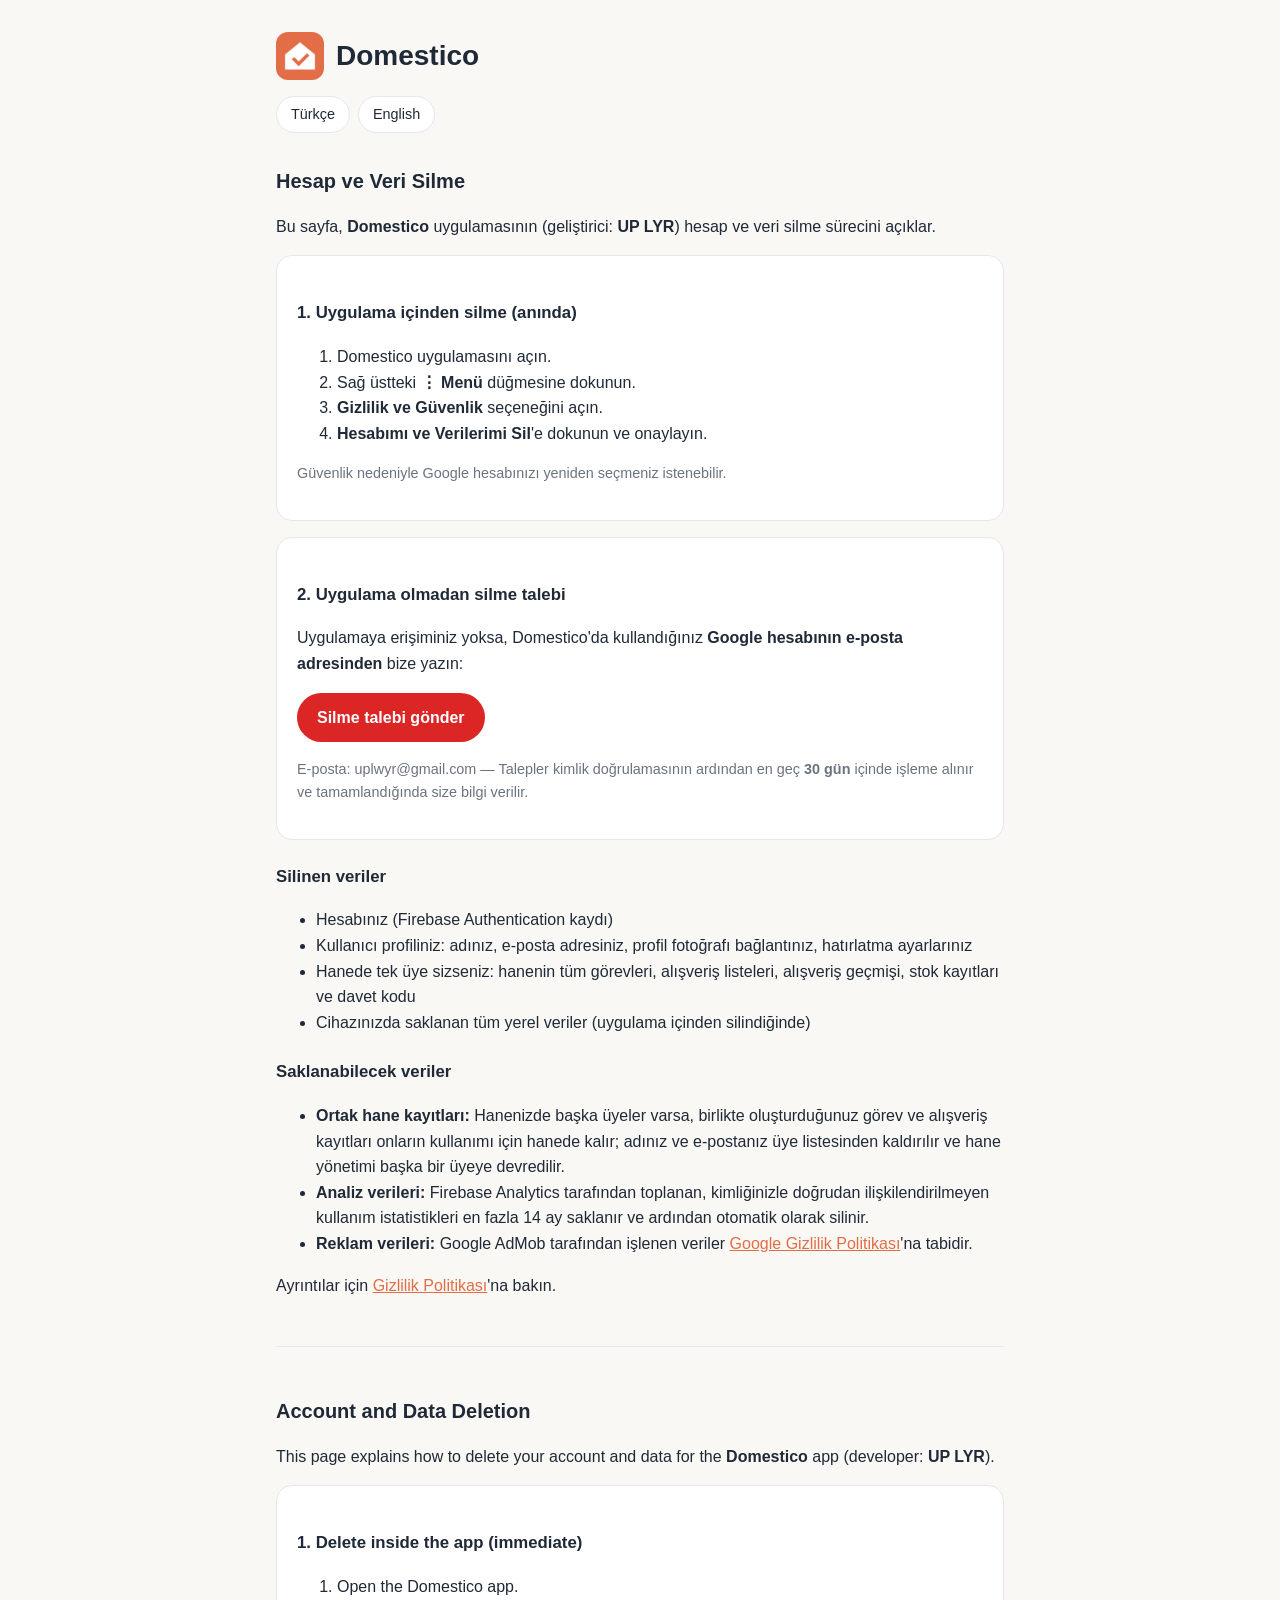
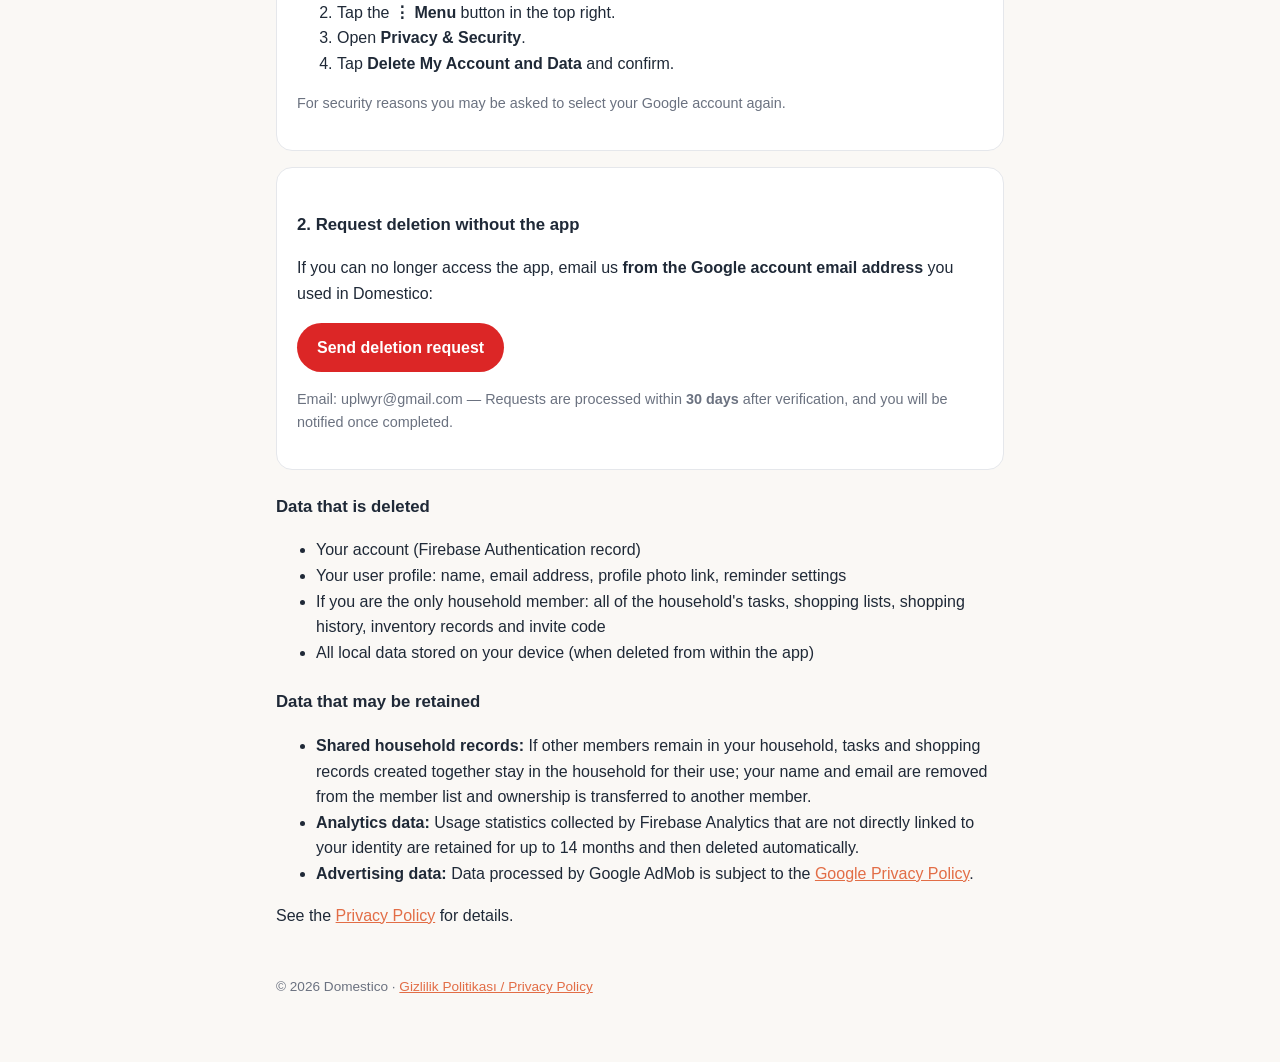
==== delete-account.html @ 37721aec "Add files via upload" ====
<!doctype html>
<html lang="tr">
<head>
  <meta charset="utf-8">
  <meta name="viewport" content="width=device-width, initial-scale=1">
  <title>Domestico – Hesap Silme / Account Deletion</title>
  <meta name="description" content="Domestico hesabınızı ve verilerinizi nasıl silebileceğiniz. How to delete your Domestico account and data.">
  <link rel="stylesheet" href="style.css">
  <link rel="icon" href="logo.png">
</head>
<body>
<main>
  <header>
    <img src="logo.png" alt="Domestico">
    <h1>Domestico</h1>
  </header>

  <nav class="lang-switch">
    <a href="#tr">Türkçe</a>
    <a href="#en">English</a>
  </nav>

  <!-- ========================= TÜRKÇE ========================= -->
  <section id="tr" lang="tr">
    <h2>Hesap ve Veri Silme</h2>
    <p>Bu sayfa, <strong>Domestico</strong> uygulamasının (geliştirici: <strong>UP LYR</strong>) hesap ve veri silme sürecini açıklar.</p>

    <div class="card">
      <h3>1. Uygulama içinden silme (anında)</h3>
      <ol>
        <li>Domestico uygulamasını açın.</li>
        <li>Sağ üstteki <strong>⋮ Menü</strong> düğmesine dokunun.</li>
        <li><strong>Gizlilik ve Güvenlik</strong> seçeneğini açın.</li>
        <li><strong>Hesabımı ve Verilerimi Sil</strong>'e dokunun ve onaylayın.</li>
      </ol>
      <p class="muted">Güvenlik nedeniyle Google hesabınızı yeniden seçmeniz istenebilir.</p>
    </div>

    <div class="card">
      <h3>2. Uygulama olmadan silme talebi</h3>
      <p>Uygulamaya erişiminiz yoksa, Domestico'da kullandığınız <strong>Google hesabının e-posta adresinden</strong> bize yazın:</p>
      <p><a class="button" href="mailto:uplwyr@gmail.com?subject=Domestico%20hesap%20silme%20talebi&amp;body=Domestico%20hesab%C4%B1m%C4%B1n%20ve%20t%C3%BCm%20verilerimin%20silinmesini%20talep%20ediyorum.%0A%0AGoogle%20hesab%C4%B1%20e-postas%C4%B1%3A%20">Silme talebi gönder</a></p>
      <p class="muted">E-posta: uplwyr@gmail.com — Talepler kimlik doğrulamasının ardından en geç <strong>30 gün</strong> içinde işleme alınır ve tamamlandığında size bilgi verilir.</p>
    </div>

    <h3>Silinen veriler</h3>
    <ul>
      <li>Hesabınız (Firebase Authentication kaydı)</li>
      <li>Kullanıcı profiliniz: adınız, e-posta adresiniz, profil fotoğrafı bağlantınız, hatırlatma ayarlarınız</li>
      <li>Hanede tek üye sizseniz: hanenin tüm görevleri, alışveriş listeleri, alışveriş geçmişi, stok kayıtları ve davet kodu</li>
      <li>Cihazınızda saklanan tüm yerel veriler (uygulama içinden silindiğinde)</li>
    </ul>

    <h3>Saklanabilecek veriler</h3>
    <ul>
      <li><strong>Ortak hane kayıtları:</strong> Hanenizde başka üyeler varsa, birlikte oluşturduğunuz görev ve alışveriş kayıtları onların kullanımı için hanede kalır; adınız ve e-postanız üye listesinden kaldırılır ve hane yönetimi başka bir üyeye devredilir.</li>
      <li><strong>Analiz verileri:</strong> Firebase Analytics tarafından toplanan, kimliğinizle doğrudan ilişkilendirilmeyen kullanım istatistikleri en fazla 14 ay saklanır ve ardından otomatik olarak silinir.</li>
      <li><strong>Reklam verileri:</strong> Google AdMob tarafından işlenen veriler <a href="https://policies.google.com/privacy">Google Gizlilik Politikası</a>'na tabidir.</li>
    </ul>

    <p>Ayrıntılar için <a href="./">Gizlilik Politikası</a>'na bakın.</p>
  </section>

  <hr>

  <!-- ========================= ENGLISH ========================= -->
  <section id="en" lang="en">
    <h2>Account and Data Deletion</h2>
    <p>This page explains how to delete your account and data for the <strong>Domestico</strong> app (developer: <strong>UP LYR</strong>).</p>

    <div class="card">
      <h3>1. Delete inside the app (immediate)</h3>
      <ol>
        <li>Open the Domestico app.</li>
        <li>Tap the <strong>⋮ Menu</strong> button in the top right.</li>
        <li>Open <strong>Privacy &amp; Security</strong>.</li>
        <li>Tap <strong>Delete My Account and Data</strong> and confirm.</li>
      </ol>
      <p class="muted">For security reasons you may be asked to select your Google account again.</p>
    </div>

    <div class="card">
      <h3>2. Request deletion without the app</h3>
      <p>If you can no longer access the app, email us <strong>from the Google account email address</strong> you used in Domestico:</p>
      <p><a class="button" href="mailto:uplwyr@gmail.com?subject=Domestico%20account%20deletion%20request&amp;body=I%20request%20deletion%20of%20my%20Domestico%20account%20and%20all%20associated%20data.%0A%0AGoogle%20account%20email%3A%20">Send deletion request</a></p>
      <p class="muted">Email: uplwyr@gmail.com — Requests are processed within <strong>30 days</strong> after verification, and you will be notified once completed.</p>
    </div>

    <h3>Data that is deleted</h3>
    <ul>
      <li>Your account (Firebase Authentication record)</li>
      <li>Your user profile: name, email address, profile photo link, reminder settings</li>
      <li>If you are the only household member: all of the household's tasks, shopping lists, shopping history, inventory records and invite code</li>
      <li>All local data stored on your device (when deleted from within the app)</li>
    </ul>

    <h3>Data that may be retained</h3>
    <ul>
      <li><strong>Shared household records:</strong> If other members remain in your household, tasks and shopping records created together stay in the household for their use; your name and email are removed from the member list and ownership is transferred to another member.</li>
      <li><strong>Analytics data:</strong> Usage statistics collected by Firebase Analytics that are not directly linked to your identity are retained for up to 14 months and then deleted automatically.</li>
      <li><strong>Advertising data:</strong> Data processed by Google AdMob is subject to the <a href="https://policies.google.com/privacy">Google Privacy Policy</a>.</li>
    </ul>

    <p>See the <a href="./">Privacy Policy</a> for details.</p>
  </section>

  <footer>© 2026 Domestico · <a href="./">Gizlilik Politikası / Privacy Policy</a></footer>
</main>
</body>
</html>
---- style.css ----
:root {
  --bg: #faf8f5;
  --surface: #ffffff;
  --text: #1f2937;
  --muted: #6b7280;
  --border: #e5e7eb;
  --accent: #e26d46;
  --danger: #dc2626;
}

@media (prefers-color-scheme: dark) {
  :root {
    --bg: #111315;
    --surface: #1a1d20;
    --text: #e5e7eb;
    --muted: #9ca3af;
    --border: #2d3238;
    --accent: #f08a66;
    --danger: #f87171;
  }
}

* { box-sizing: border-box; }

body {
  margin: 0;
  background: var(--bg);
  color: var(--text);
  font-family: -apple-system, BlinkMacSystemFont, "Segoe UI", Roboto, Helvetica, Arial, sans-serif;
  line-height: 1.6;
}

main {
  max-width: 760px;
  margin: 0 auto;
  padding: 32px 16px 64px;
}

header {
  display: flex;
  align-items: center;
  gap: 12px;
  margin-bottom: 8px;
}

header img {
  width: 48px;
  height: 48px;
  border-radius: 12px;
}

h1 { font-size: 1.75rem; margin: 0; }
h2 { font-size: 1.25rem; margin-top: 2rem; }
h3 { font-size: 1.05rem; margin-top: 1.5rem; }

a { color: var(--accent); }

.lang-switch {
  margin: 16px 0 24px;
  display: flex;
  gap: 8px;
}

.lang-switch a {
  padding: 6px 14px;
  border: 1px solid var(--border);
  border-radius: 999px;
  text-decoration: none;
  color: var(--text);
  background: var(--surface);
  font-size: 0.9rem;
}

.card {
  background: var(--surface);
  border: 1px solid var(--border);
  border-radius: 16px;
  padding: 20px;
  margin: 16px 0;
}

.button {
  display: inline-block;
  background: var(--danger);
  color: #fff;
  padding: 12px 20px;
  border-radius: 999px;
  text-decoration: none;
  font-weight: 600;
}

.muted { color: var(--muted); font-size: 0.9rem; }

hr {
  border: none;
  border-top: 1px solid var(--border);
  margin: 48px 0;
}

table {
  width: 100%;
  border-collapse: collapse;
  font-size: 0.95rem;
}

th, td {
  text-align: left;
  padding: 8px;
  border-bottom: 1px solid var(--border);
  vertical-align: top;
}

footer {
  margin-top: 48px;
  color: var(--muted);
  font-size: 0.85rem;
}
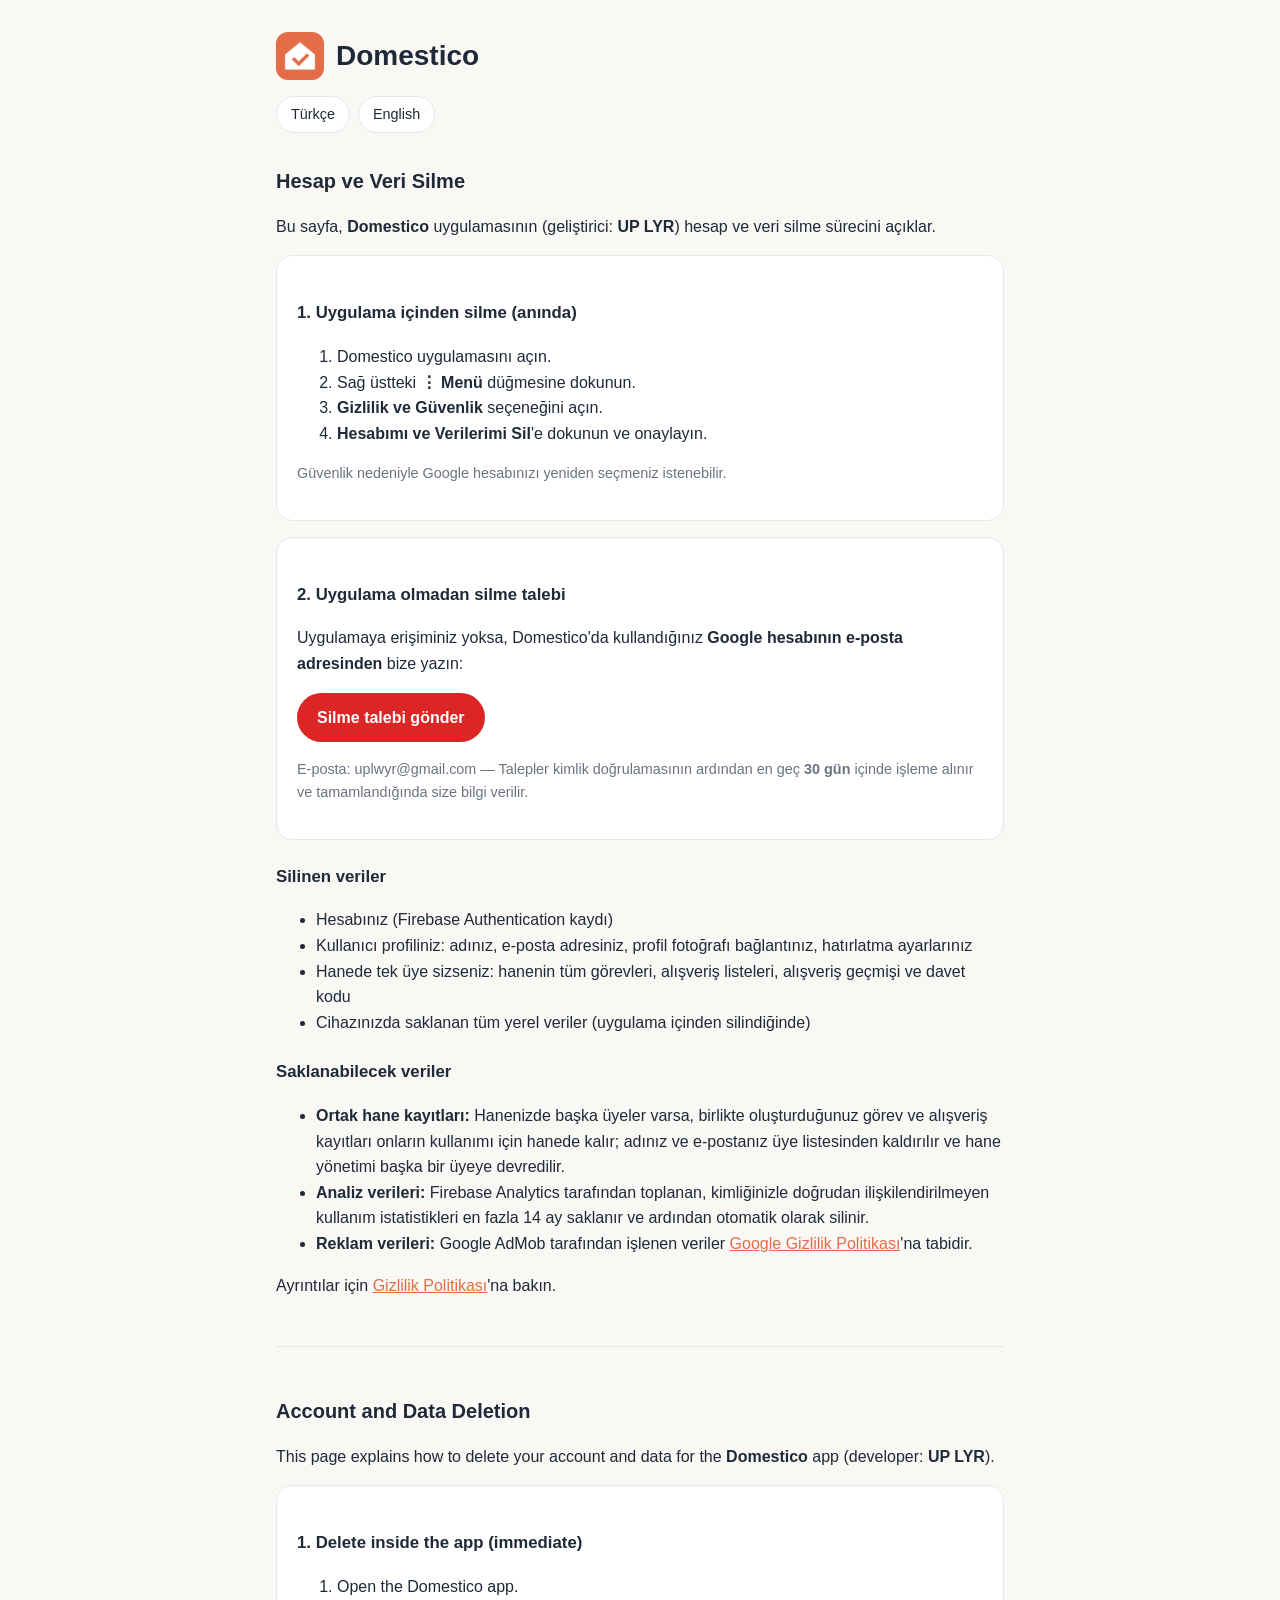
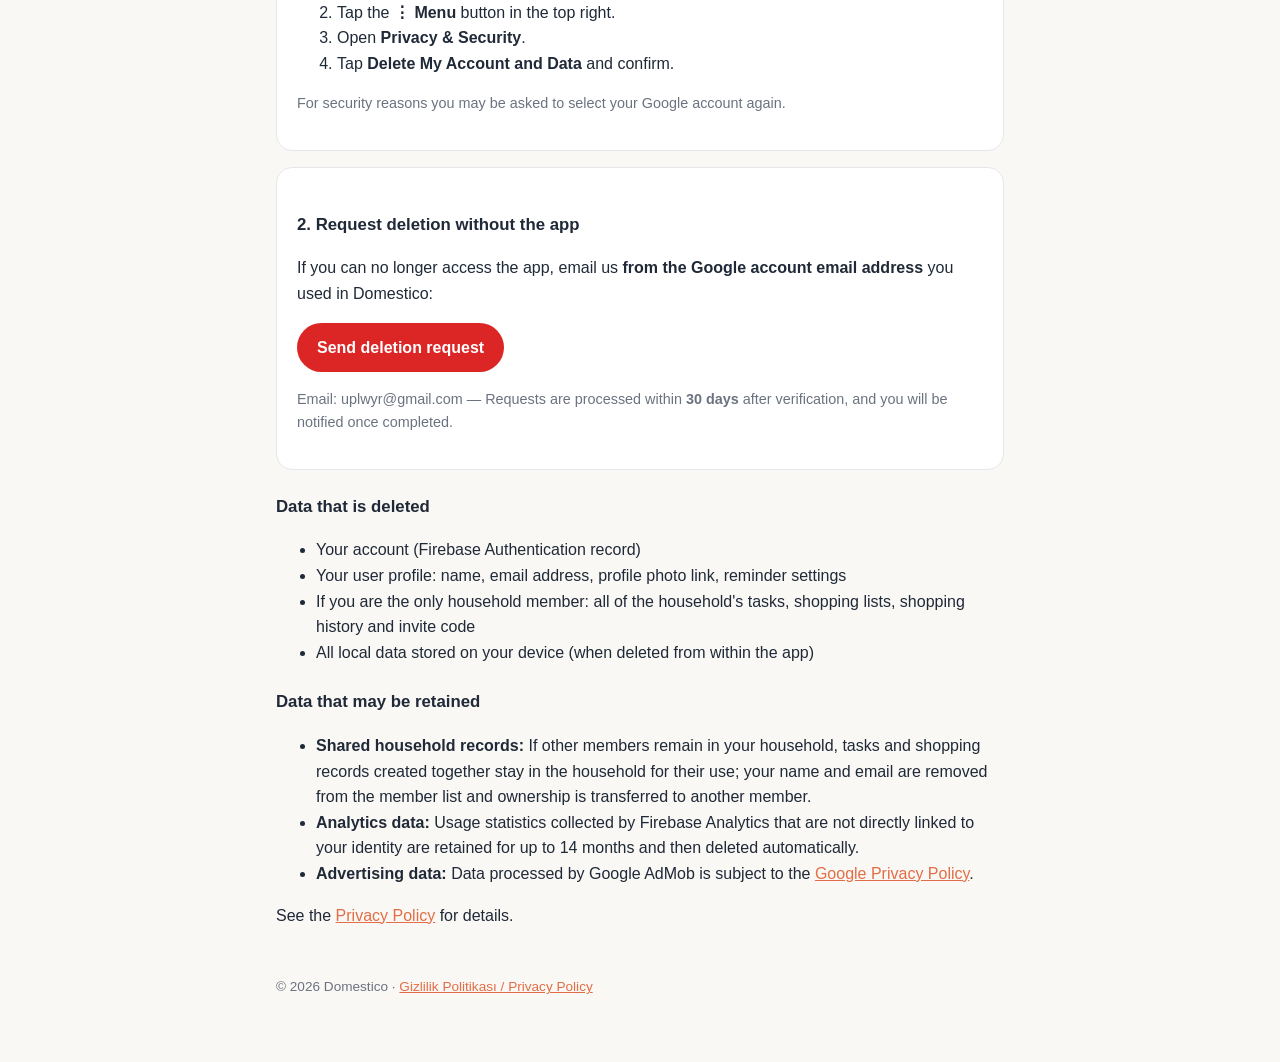
==== commit 7bfdaa23: "Add files via upload" ====
--- a/delete-account.html
+++ b/delete-account.html
@@ -47,7 +47,7 @@
     <ul>
       <li>Hesabınız (Firebase Authentication kaydı)</li>
       <li>Kullanıcı profiliniz: adınız, e-posta adresiniz, profil fotoğrafı bağlantınız, hatırlatma ayarlarınız</li>
-      <li>Hanede tek üye sizseniz: hanenin tüm görevleri, alışveriş listeleri, alışveriş geçmişi, stok kayıtları ve davet kodu</li>
+      <li>Hanede tek üye sizseniz: hanenin tüm görevleri, alışveriş listeleri, alışveriş geçmişi ve davet kodu</li>
       <li>Cihazınızda saklanan tüm yerel veriler (uygulama içinden silindiğinde)</li>
     </ul>
 
@@ -90,7 +90,7 @@
     <ul>
       <li>Your account (Firebase Authentication record)</li>
       <li>Your user profile: name, email address, profile photo link, reminder settings</li>
-      <li>If you are the only household member: all of the household's tasks, shopping lists, shopping history, inventory records and invite code</li>
+      <li>If you are the only household member: all of the household's tasks, shopping lists, shopping history and invite code</li>
       <li>All local data stored on your device (when deleted from within the app)</li>
     </ul>
 
